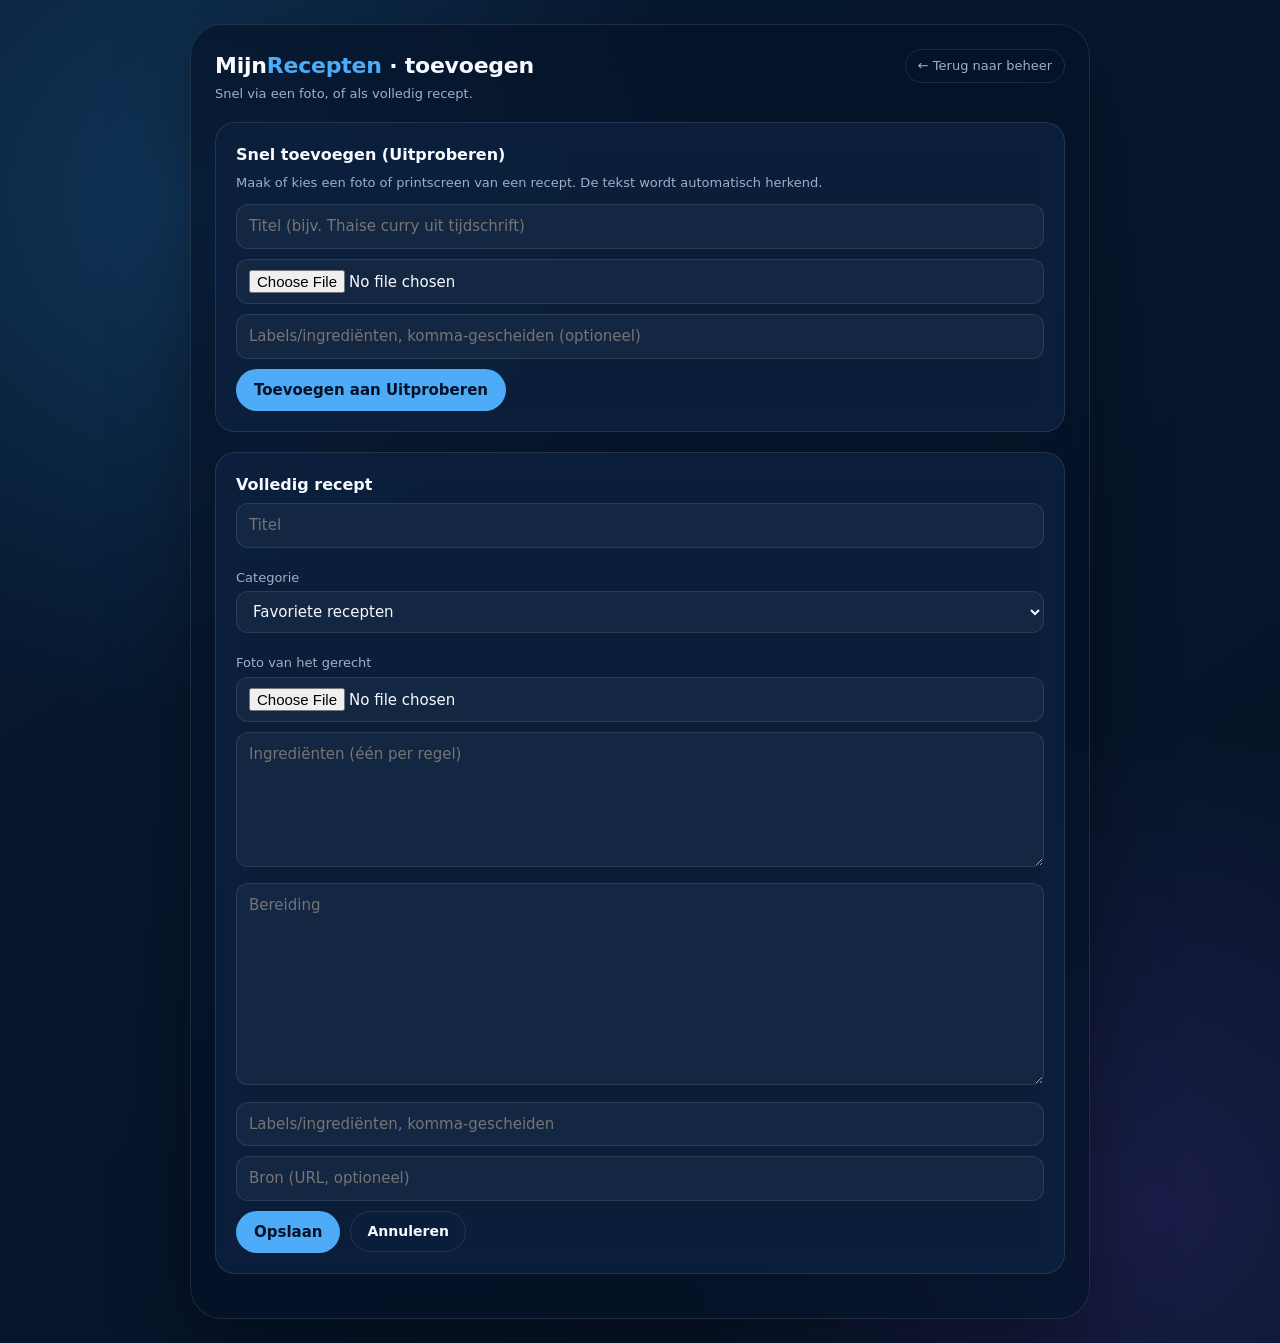
==== static/beheer-toevoegen.html @ 8935bb50 "Beheer splitsen: overzicht en aparte toevoegpagina" ====
<!doctype html>
<html lang="nl">
<head>
  <meta charset="utf-8">
  <meta name="viewport" content="width=device-width, initial-scale=1">
  <meta name="theme-color" content="#061225">
  <meta name="robots" content="noindex">
  <title>MijnRecepten — Recept toevoegen</title>
  <link rel="stylesheet" href="huisstijl.css">
  <link rel="stylesheet" href="style.css">
  <link rel="stylesheet" href="beheer.css">
</head>
<body>
  <main class="app">
    <header class="topbar">
      <div>
        <h1 class="merk">Mijn<em>Recepten</em> · <span id="paginaTitel">toevoegen</span></h1>
        <div class="merk-sub" id="status">Snel via een foto, of als volledig recept.</div>
      </div>
      <a class="beheer-knop" href="/beheer">&larr; Terug naar beheer</a>
    </header>

    <!-- Snel toevoegen: foto van een recept, met tekstherkenning. Alleen bij nieuw recept. -->
    <section class="kaart blok" id="snelBlok">
      <h2 class="blok-titel">Snel toevoegen (Uitproberen)</h2>
      <p class="hint">Maak of kies een foto of printscreen van een recept. De tekst wordt automatisch herkend.</p>
      <form id="snelForm">
        <input type="text" name="titel" placeholder="Titel (bijv. Thaise curry uit tijdschrift)" required>
        <input type="file" name="foto" accept="image/*" capture="environment" id="snelFoto" required>
        <input type="text" name="labels" placeholder="Labels/ingrediënten, komma-gescheiden (optioneel)">
        <div class="ocr-voorbeeld" id="ocrVoorbeeld" hidden>
          <h3>Herkende tekst (wordt meegenomen)</h3>
          <div class="tekst" id="ocrTekst"></div>
        </div>
        <button type="submit">Toevoegen aan Uitproberen</button>
      </form>
    </section>

    <!-- Volledig recept (ook gebruikt voor wijzigen) -->
    <section class="kaart blok">
      <h2 class="blok-titel" id="volledigTitel">Volledig recept</h2>
      <form id="receptForm">
        <input type="hidden" name="id" id="receptId">
        <input type="text" name="titel" id="vTitel" placeholder="Titel" required>
        <label class="veldlabel">Categorie</label>
        <select name="categorie" id="vCategorie">
          <option value="favoriet">Favoriete recepten</option>
          <option value="uitproberen">Uitproberen</option>
        </select>
        <label class="veldlabel">Foto van het gerecht</label>
        <input type="file" name="foto" accept="image/*" id="vFoto">
        <div id="huidigeFoto" class="huidige-foto" hidden>
          <span class="hint">Huidige foto:</span><br>
          <img id="huidigeFotoImg" src="" alt="">
        </div>
        <textarea name="ingredienten" id="vIngredienten" rows="5" placeholder="Ingrediënten (één per regel)"></textarea>
        <textarea name="bereiding" id="vBereiding" rows="8" placeholder="Bereiding"></textarea>
        <input type="text" name="labels" id="vLabels" placeholder="Labels/ingrediënten, komma-gescheiden">
        <input type="text" name="bron" id="vBron" placeholder="Bron (URL, optioneel)">
        <div class="knoppen">
          <button type="submit" id="opslaanKnop">Opslaan</button>
          <a class="knop-link grijs" href="/beheer">Annuleren</a>
        </div>
      </form>
    </section>
  </main>

  <script src="beheer-toevoegen.js"></script>
</body>
</html>
---- static/huisstijl.css ----
/* ============================================================
   Huisstijl Lab023 — gedeelde stijl voor alle sites
   Eén bron voor lettertype, kleuren en de kop "Mijn + thema".
   Het themawoord staat altijd in blauw (--accent).
   Kaarten en achtergrond volgen de glaslook van mijnweer.
   ============================================================ */

:root {
  --bg:     #061225;                  /* diepe navy basis */
  --kaart:  rgba(15, 36, 67, .72);    /* half-doorzichtig paneel */
  --rand:   rgba(255, 255, 255, .10); /* dunne lichte rand */
  --tekst:  #f7fbff;                  /* hoofdtekst */
  --muted:  #9db0c9;                  /* bijschriften */

  --accent: #4dabf7;                  /* themakleur: altijd blauw */

  --gas:    #f4a261;
  --geld:   #69db7c;

  --radius:     20px;                 /* kaarten */
  --radius-app: 32px;                 /* buitenste paneel */
}

* { box-sizing: border-box; margin: 0; padding: 0; }

body {
  min-height: 100vh;
  color: var(--tekst);
  font: 15px/1.5 system-ui, -apple-system, "Segoe UI", Roboto, sans-serif;
  padding: 24px;
  background:
    radial-gradient(circle at 15% 15%, rgba(44, 135, 205, .25), transparent 32rem),
    radial-gradient(circle at 90% 90%, rgba(105, 74, 207, .20), transparent 30rem),
    linear-gradient(145deg, #071a32, var(--bg));
}

/* Buitenste paneel: <main class="app"> ... </main> */
.app {
  width: min(900px, 100%);
  margin: 0 auto;
  padding: 24px;
  border: 1px solid var(--rand);
  border-radius: var(--radius-app);
  background: rgba(5, 18, 39, .68);
  box-shadow: 0 24px 80px rgba(0, 0, 0, .35);
  backdrop-filter: blur(24px);
  -webkit-backdrop-filter: blur(24px);
}

/* Kop: <h1 class="merk">Mijn<em>Verbruik</em></h1> */
.merk {
  font-size: 22px;
  font-weight: 600;
  letter-spacing: -.01em;
}
.merk em {
  color: var(--accent);
  font-style: normal;
}

.merk-sub {
  color: var(--muted);
  font-size: 13px;
  margin-top: 2px;
  margin-bottom: 18px;
}

/* Herbruikbare kaart (glaslook) */
.kaart {
  padding: 20px;
  border: 1px solid var(--rand);
  border-radius: var(--radius);
  background: var(--kaart);
  backdrop-filter: blur(12px);
  -webkit-backdrop-filter: blur(12px);
}
---- static/style.css ----
/* Pagina-eigen opmaak voor MijnRecepten: kop, tabs, filter en receptrooster. */

.topbar {
  display: flex;
  align-items: flex-start;
  justify-content: space-between;
  gap: 12px;
}

.beheer-knop {
  flex-shrink: 0;
  color: var(--muted);
  text-decoration: none;
  font-size: 13px;
  padding: 6px 12px;
  border: 1px solid var(--rand);
  border-radius: 999px;
}
.beheer-knop:hover { color: var(--tekst); border-color: var(--accent); }

/* Categorie-tabs */
.tabs { display: flex; gap: 8px; flex-wrap: wrap; margin-bottom: 14px; }
.tab {
  cursor: pointer;
  color: var(--muted);
  background: transparent;
  border: 1px solid var(--rand);
  border-radius: 999px;
  padding: 7px 14px;
  font-size: 14px;
}
.tab.actief { color: var(--tekst); border-color: var(--accent); background: rgba(77, 171, 247, .12); }

/* Zoekbalk */
.zoekbalk {
  display: flex;
  align-items: center;
  gap: 10px;
  padding: 10px 14px;
  border: 1px solid var(--rand);
  border-radius: 999px;
  background: var(--kaart);
  margin-bottom: 14px;
}
.zoek-icoon { stroke: var(--muted); fill: none; stroke-width: 2; }
#zoekveld {
  flex: 1;
  background: transparent;
  border: none;
  outline: none;
  color: var(--tekst);
  font-size: 15px;
}

/* Labelfilter (ingrediënten) */
.labels { display: flex; flex-wrap: wrap; gap: 8px; margin-bottom: 18px; }
.label-chip {
  cursor: pointer;
  font-size: 13px;
  color: var(--muted);
  border: 1px solid var(--rand);
  border-radius: 999px;
  padding: 5px 11px;
  background: transparent;
}
.label-chip .aantal { opacity: .6; margin-left: 4px; }
.label-chip.actief { color: var(--tekst); border-color: var(--accent); background: rgba(77, 171, 247, .14); }

/* Receptrooster */
.rooster {
  display: grid;
  grid-template-columns: repeat(auto-fill, minmax(220px, 1fr));
  gap: 16px;
}
.recept-kaart {
  cursor: pointer;
  overflow: hidden;
  padding: 0;
  display: flex;
  flex-direction: column;
}
.recept-foto {
  aspect-ratio: 4 / 3;
  width: 100%;
  object-fit: cover;
  background: rgba(255,255,255,.04);
  display: block;
}
.recept-foto.leeg {
  display: flex;
  align-items: center;
  justify-content: center;
  color: var(--muted);
  font-size: 13px;
}
.recept-body { padding: 14px 16px 16px; }
.recept-titel { font-weight: 600; margin-bottom: 6px; }
.recept-labels { display: flex; flex-wrap: wrap; gap: 5px; }
.mini-label { font-size: 11px; color: var(--muted); border: 1px solid var(--rand); border-radius: 999px; padding: 2px 8px; }

.badge-cat {
  display: inline-block;
  font-size: 11px;
  border-radius: 999px;
  padding: 2px 9px;
  margin-bottom: 8px;
}
.badge-favoriet { color: var(--geld); border: 1px solid rgba(105,219,124,.4); }
.badge-uitproberen { color: var(--gas); border: 1px solid rgba(244,162,97,.4); }

.geen-resultaat { color: var(--muted); text-align: center; padding: 24px; }

/* Detailvenster */
.venster {
  position: fixed;
  inset: 0;
  background: rgba(3, 10, 22, .72);
  display: flex;
  align-items: center;
  justify-content: center;
  padding: 24px;
  z-index: 50;
}
/* Verborgen laten winnen van display:flex, anders staat het venster altijd aan. */
.venster[hidden] { display: none; }
.venster-kaart {
  position: relative;
  width: min(680px, 100%);
  max-height: 88vh;
  overflow-y: auto;
}
.sluit {
  position: absolute;
  top: 12px; right: 14px;
  background: transparent;
  border: none;
  color: var(--muted);
  font-size: 26px;
  cursor: pointer;
  line-height: 1;
}
.sluit:hover { color: var(--tekst); }
.venster-foto { width: 100%; border-radius: var(--radius); margin: 6px 0 16px; }
.venster h2 { font-size: 20px; margin-bottom: 10px; }
.venster h3 { font-size: 14px; color: var(--accent); margin: 16px 0 6px; }
.venster p, .venster .tekst { white-space: pre-wrap; color: var(--tekst); }
.venster .bron { font-size: 13px; color: var(--muted); margin-top: 14px; word-break: break-all; }
---- static/beheer.css ----
/* Extra opmaak voor de beheerpagina. */

.blok { margin-bottom: 20px; }
.blok-titel { font-size: 16px; margin-bottom: 6px; }
.hint { color: var(--muted); font-size: 13px; margin-bottom: 12px; }
.veldlabel { display: block; color: var(--muted); font-size: 13px; margin: 10px 0 4px; }

form input[type="text"],
form input[type="file"],
form select,
form textarea {
  width: 100%;
  margin-bottom: 10px;
  padding: 10px 12px;
  color: var(--tekst);
  background: rgba(255,255,255,.04);
  border: 1px solid var(--rand);
  border-radius: 12px;
  font: inherit;
  outline: none;
}
form input:focus, form select:focus, form textarea:focus { border-color: var(--accent); }
form textarea { resize: vertical; }

button {
  cursor: pointer;
  color: #041225;
  background: var(--accent);
  border: none;
  border-radius: 999px;
  padding: 10px 18px;
  font: inherit;
  font-weight: 600;
}
button.grijs { color: var(--tekst); background: transparent; border: 1px solid var(--rand); }
button.rood { color: #ff9c9c; background: transparent; border: 1px solid rgba(255,120,120,.4); }
button.klein { padding: 6px 12px; font-size: 13px; }
.knoppen { display: flex; gap: 10px; align-items: center; }

/* Knop die eigenlijk een link is (<a>), zelfde uiterlijk als een knop. */
.kop-knoppen { display: flex; gap: 8px; align-items: center; flex-shrink: 0; }
.knop-link {
  display: inline-block;
  cursor: pointer;
  color: #041225;
  background: var(--accent);
  border: none;
  border-radius: 999px;
  padding: 9px 16px;
  font-weight: 600;
  text-decoration: none;
  font-size: 14px;
}
.knop-link.grijs { color: var(--tekst); background: transparent; border: 1px solid var(--rand); }

.huidige-foto { margin: 4px 0 12px; }
.huidige-foto img { max-width: 160px; border-radius: 10px; margin-top: 4px; display: block; }

.ocr-voorbeeld { margin: 8px 0 12px; }
.ocr-voorbeeld h3 { font-size: 13px; color: var(--accent); margin-bottom: 6px; }
.ocr-voorbeeld .tekst { white-space: pre-wrap; font-size: 13px; color: var(--muted); max-height: 160px; overflow-y: auto; }

.beheer-lijst { display: flex; flex-direction: column; gap: 10px; }
.beheer-rij {
  display: flex;
  align-items: center;
  gap: 12px;
  padding: 10px 12px;
  border: 1px solid var(--rand);
  border-radius: 14px;
  background: var(--kaart);
}
.beheer-rij img, .beheer-rij .geen-foto {
  width: 56px; height: 56px;
  object-fit: cover;
  border-radius: 10px;
  flex-shrink: 0;
  background: rgba(255,255,255,.05);
}
.beheer-rij .geen-foto { display: flex; align-items: center; justify-content: center; color: var(--muted); font-size: 10px; text-align: center; }
.beheer-rij .info { flex: 1; min-width: 0; }
.beheer-rij .info .t { font-weight: 600; }
.beheer-rij .info .m { font-size: 12px; color: var(--muted); }
.beheer-rij .acties { display: flex; gap: 6px; flex-wrap: wrap; justify-content: flex-end; }
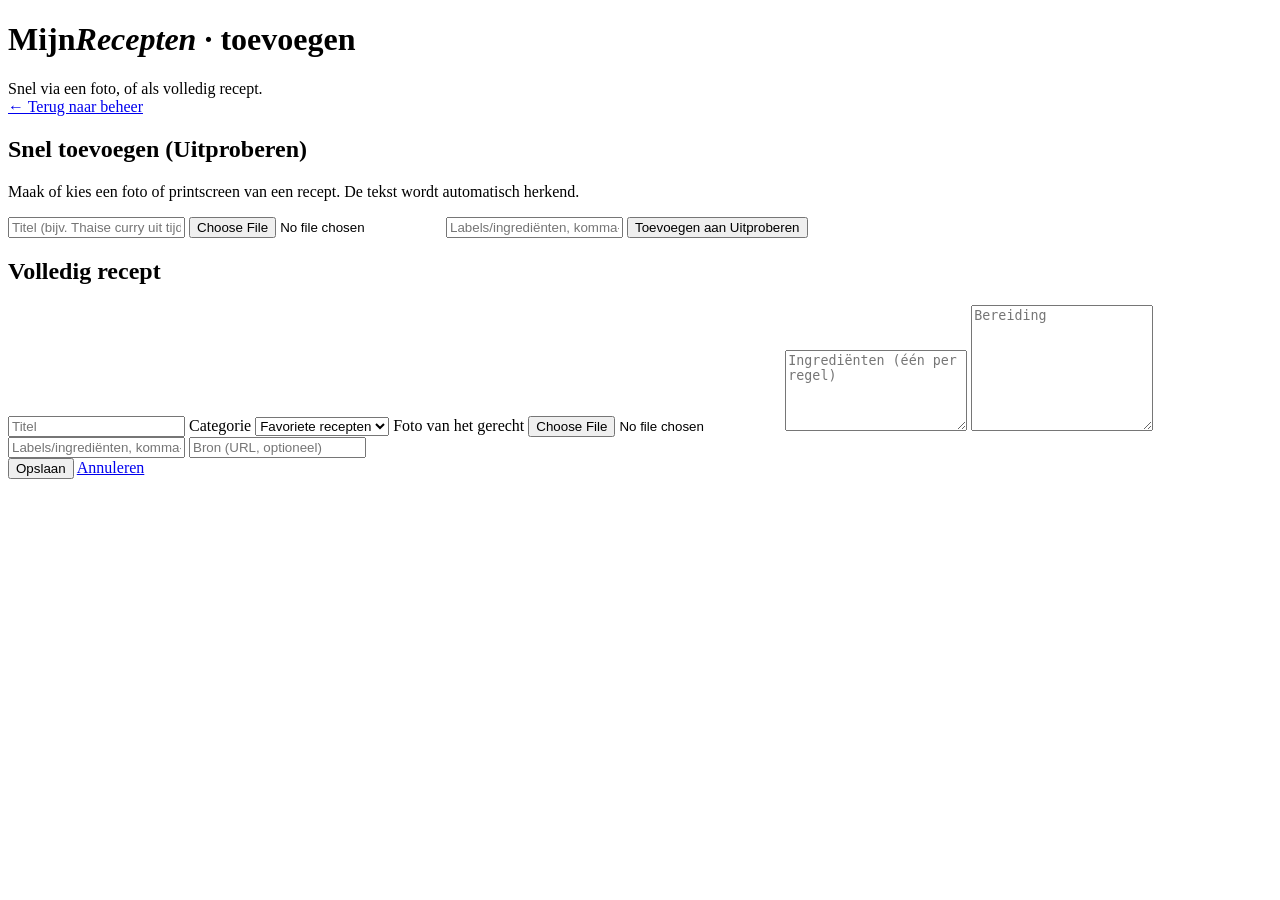
==== commit 075fee9a: "Absolute paden voor CSS en JS, opmaak op alle pagina's" ====
--- a/static/beheer-toevoegen.html
+++ b/static/beheer-toevoegen.html
@@ -6,9 +6,9 @@
   <meta name="theme-color" content="#061225">
   <meta name="robots" content="noindex">
   <title>MijnRecepten — Recept toevoegen</title>
-  <link rel="stylesheet" href="huisstijl.css">
-  <link rel="stylesheet" href="style.css">
-  <link rel="stylesheet" href="beheer.css">
+  <link rel="stylesheet" href="/huisstijl.css">
+  <link rel="stylesheet" href="/style.css">
+  <link rel="stylesheet" href="/beheer.css">
 </head>
 <body>
   <main class="app">
@@ -65,6 +65,6 @@
     </section>
   </main>
 
-  <script src="beheer-toevoegen.js"></script>
+  <script src="/beheer-toevoegen.js"></script>
 </body>
 </html>
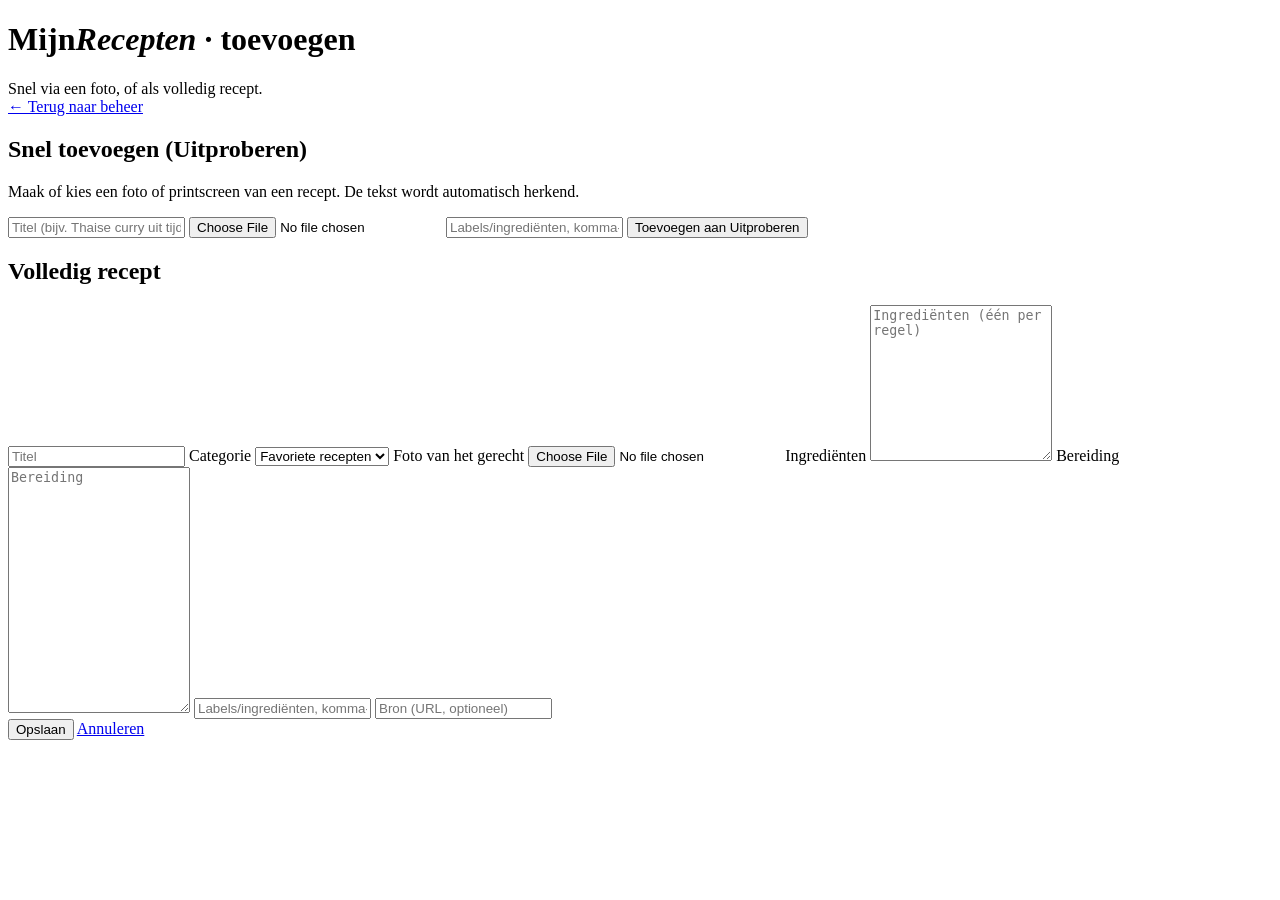
==== commit 57c494e9: "Beheer: leesbare categorie-opties, koppen en hogere velden" ====
--- a/static/beheer-toevoegen.html
+++ b/static/beheer-toevoegen.html
@@ -53,8 +53,10 @@
           <span class="hint">Huidige foto:</span><br>
           <img id="huidigeFotoImg" src="" alt="">
         </div>
-        <textarea name="ingredienten" id="vIngredienten" rows="5" placeholder="Ingrediënten (één per regel)"></textarea>
-        <textarea name="bereiding" id="vBereiding" rows="8" placeholder="Bereiding"></textarea>
+        <label class="veldlabel">Ingrediënten</label>
+        <textarea name="ingredienten" id="vIngredienten" rows="10" placeholder="Ingrediënten (één per regel)"></textarea>
+        <label class="veldlabel">Bereiding</label>
+        <textarea name="bereiding" id="vBereiding" rows="16" placeholder="Bereiding"></textarea>
         <input type="text" name="labels" id="vLabels" placeholder="Labels/ingrediënten, komma-gescheiden">
         <input type="text" name="bron" id="vBron" placeholder="Bron (URL, optioneel)">
         <div class="knoppen">
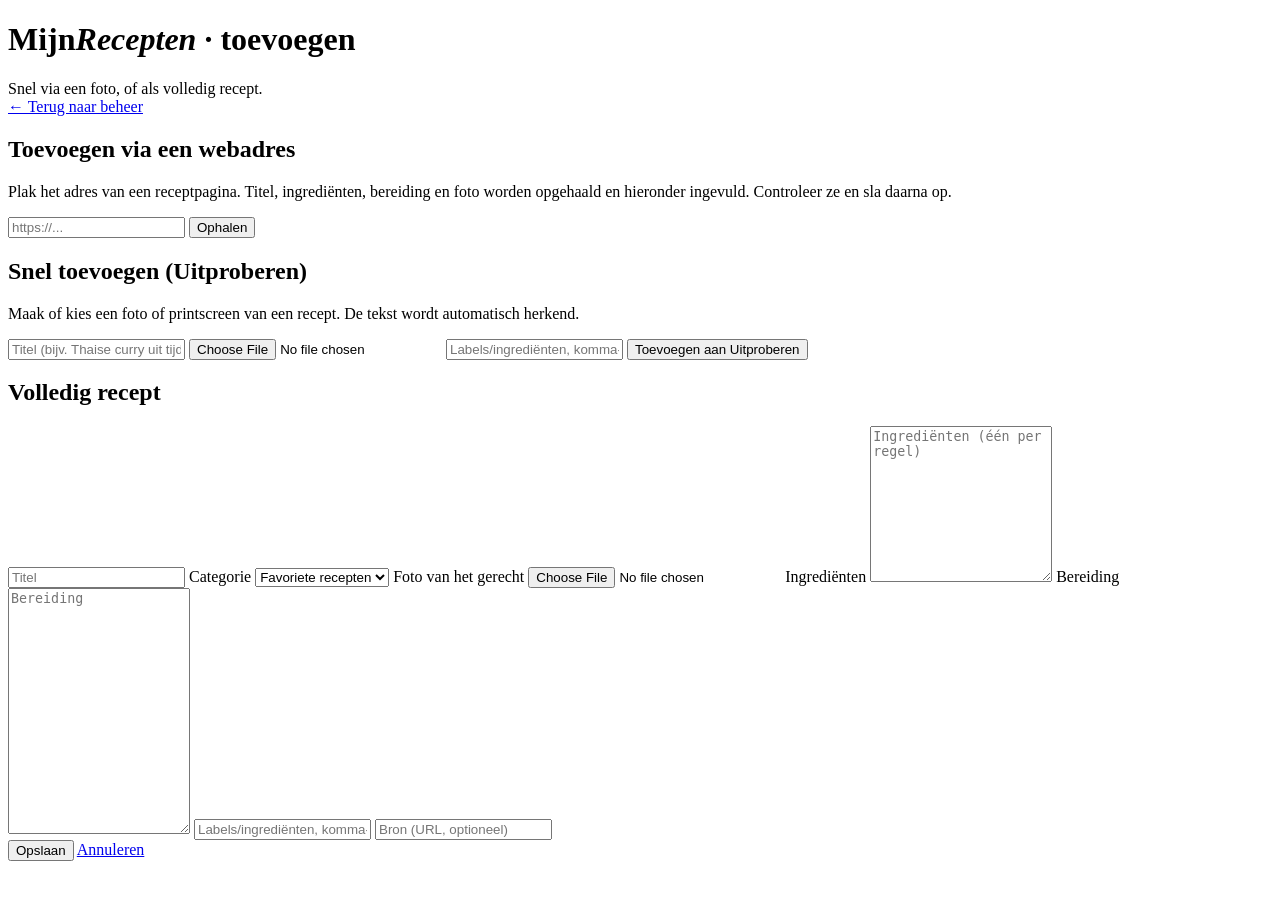
==== commit 5db50fd0: "Recept toevoegen via een webadres" ====
--- a/static/beheer-toevoegen.html
+++ b/static/beheer-toevoegen.html
@@ -19,6 +19,19 @@
       </div>
       <a class="beheer-knop" href="/beheer">&larr; Terug naar beheer</a>
     </header>
+
+    <!-- Toevoegen via een webadres: pagina ophalen en de velden hieronder vullen. -->
+    <section class="kaart blok" id="urlBlok">
+      <h2 class="blok-titel">Toevoegen via een webadres</h2>
+      <p class="hint">Plak het adres van een receptpagina. Titel, ingrediënten, bereiding en foto worden opgehaald en hieronder ingevuld. Controleer ze en sla daarna op.</p>
+      <form id="urlForm">
+        <div class="url-rij">
+          <input type="url" name="url" id="urlVeld" placeholder="https://..." required>
+          <button type="submit" id="urlKnop">Ophalen</button>
+        </div>
+        <div class="melding" id="urlMelding" hidden></div>
+      </form>
+    </section>
 
     <!-- Snel toevoegen: foto van een recept, met tekstherkenning. Alleen bij nieuw recept. -->
     <section class="kaart blok" id="snelBlok">
@@ -49,8 +62,9 @@
         </select>
         <label class="veldlabel">Foto van het gerecht</label>
         <input type="file" name="foto" accept="image/*" id="vFoto">
+        <input type="hidden" name="foto_naam" id="vFotoNaam">
         <div id="huidigeFoto" class="huidige-foto" hidden>
-          <span class="hint">Huidige foto:</span><br>
+          <span class="hint" id="huidigeFotoLabel">Huidige foto:</span><br>
           <img id="huidigeFotoImg" src="" alt="">
         </div>
         <label class="veldlabel">Ingrediënten</label>
